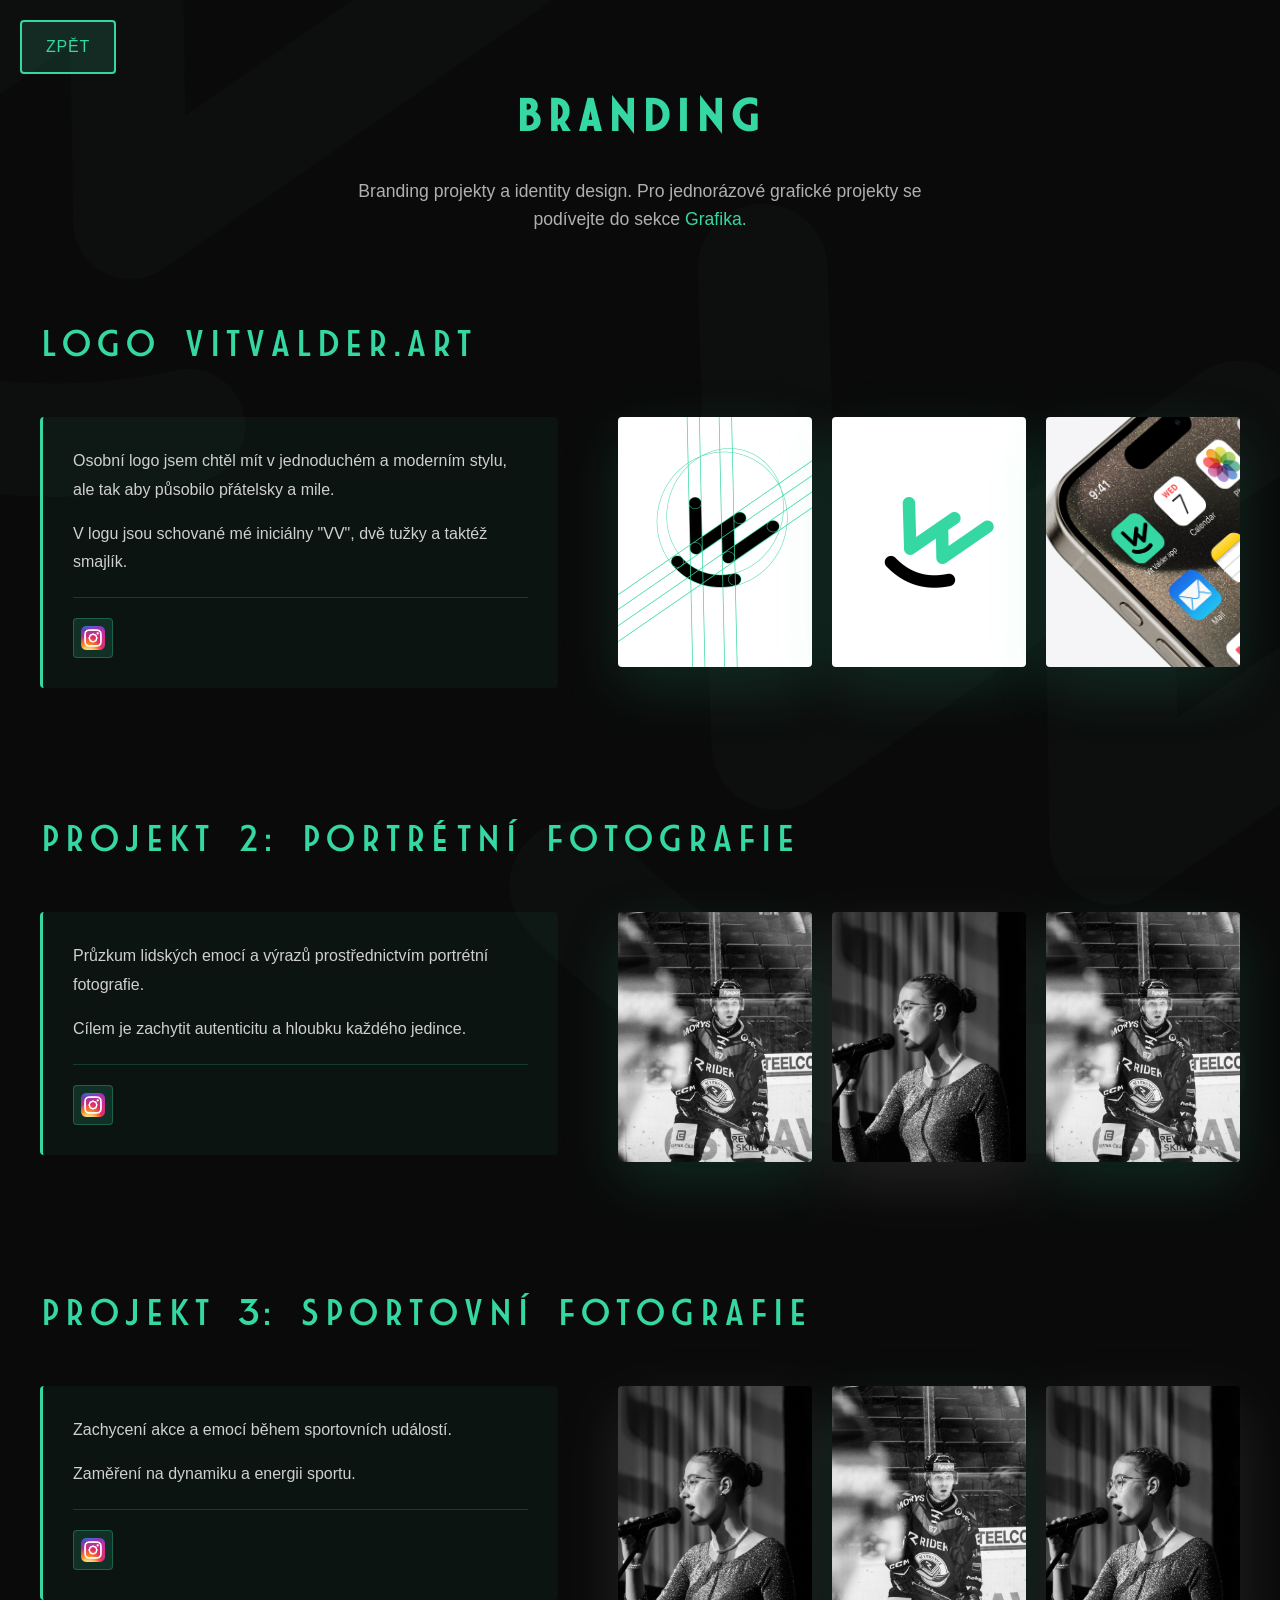
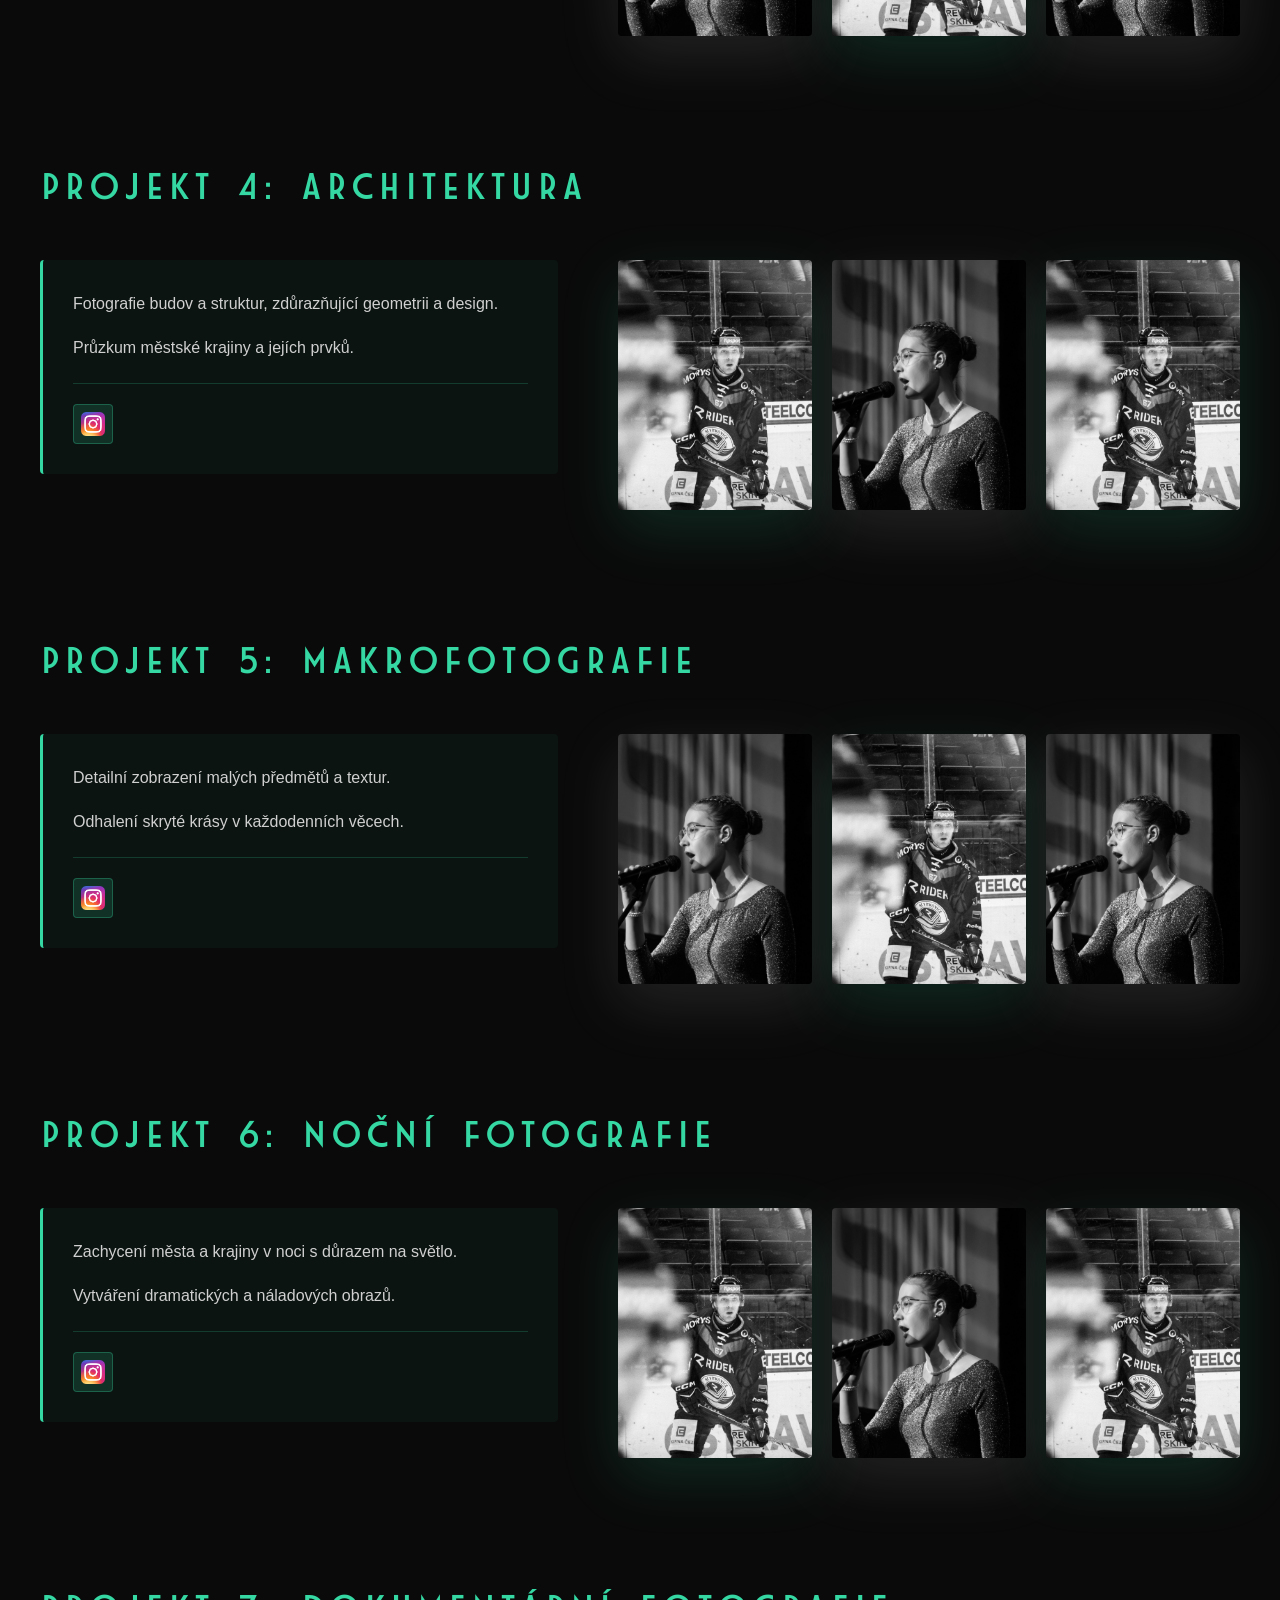
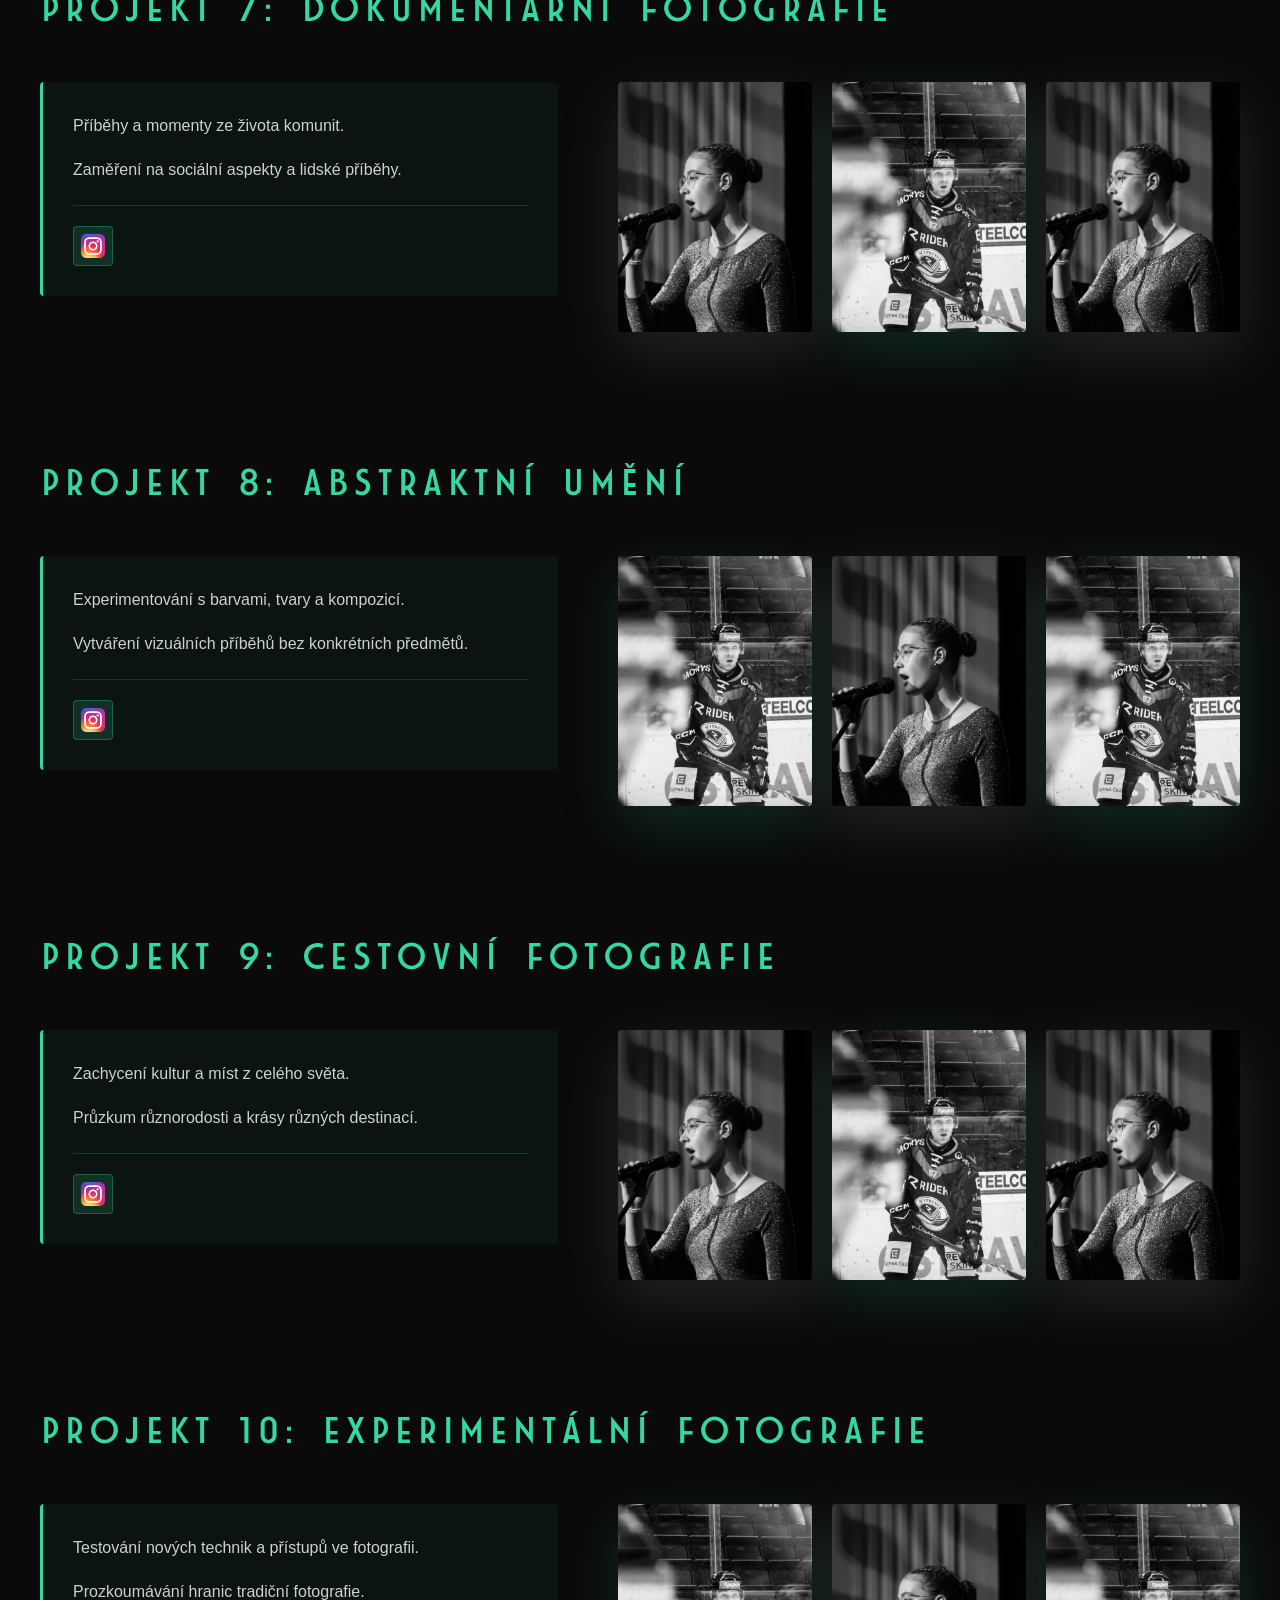
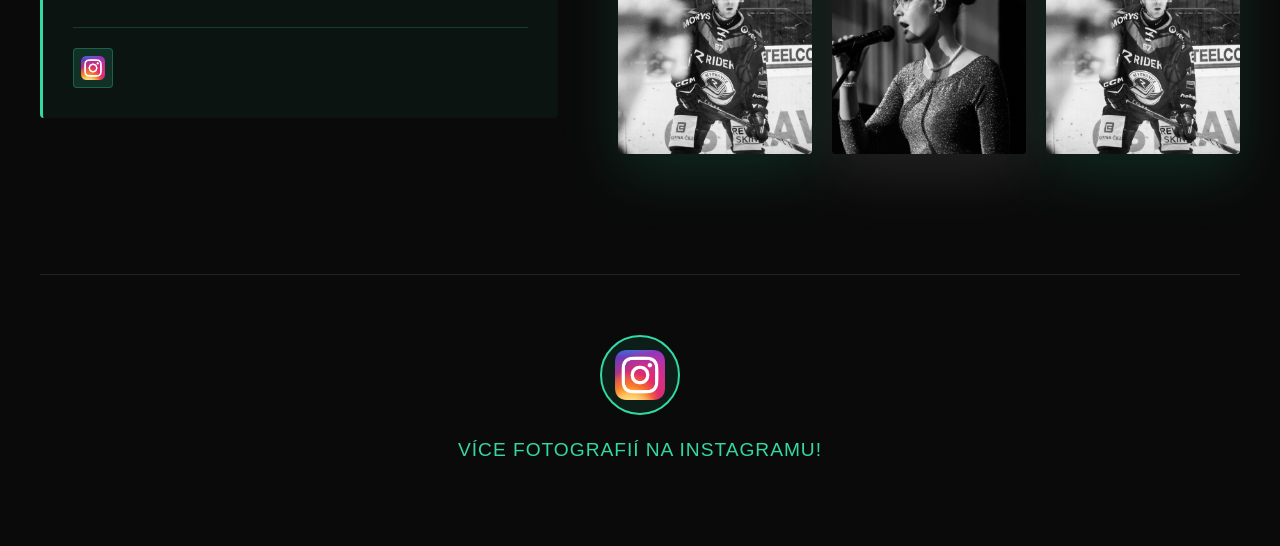
==== branding.html @ 3255345b "skibidi" ====
<!DOCTYPE html>
<html lang="en">
<head>
    <meta charset="UTF-8">
    <meta name="viewport" content="width=device-width, initial-scale=1.0">
    <title>Projects - Vitvalder Art</title>
    <link rel="stylesheet" href="style.css">
    <style>
        /* Projects Page Specific Styles */
        #projects-showcase {
            min-height: auto;
            padding: 80px 0;
        }

        .projects-header {
            text-align: center;
            margin-bottom: 80px;
            opacity: 0;
            animation: fadeIn 0.7s ease-out 0.3s forwards;
        }

        .projects-header h2 {
            font-family: 'Modern M', sans-serif;
            font-size: 3rem;
            letter-spacing: 0.1em;
            text-transform: uppercase;
            margin-bottom: 20px;
            color: #35d7a3;
        }

        .projects-header p {
            font-size: 1.1rem;
            color: #b0b0b0;
            max-width: 600px;
            margin: 0 auto;
        }

        .project-section {
            margin-bottom: 120px;
            opacity: 0;
            animation: fadeIn 0.7s ease-out forwards;
        }

        .project-headline {
            font-family: 'Modern M', sans-serif;
            font-size: 2.5rem;
            letter-spacing: 0.1em;
            text-transform: uppercase;
            margin-bottom: 40px;
            color: #35d7a3;
        }

        .project-content {
            display: grid;
            grid-template-columns: 1fr 1.2fr;
            gap: 60px;
            align-items: flex-start;
        }

        .project-images {
            display: grid;
            grid-template-columns: repeat(3, 1fr);
            gap: 20px;
        }

        .project-section:nth-child(2) {
            animation-delay: 0.5s;
        }

        .project-section:nth-child(3) {
            animation-delay: 0.7s;
        }

        .project-section:nth-child(4) {
            animation-delay: 0.9s;
        }

        .project-section:nth-child(5) {
            animation-delay: 1.1s;
        }

        .project-section:nth-child(6) {
            animation-delay: 1.3s;
        }

        .project-section:nth-child(7) {
            animation-delay: 1.5s;
        }

        .project-section:nth-child(8) {
            animation-delay: 1.7s;
        }

        .project-section:nth-child(9) {
            animation-delay: 1.9s;
        }

        .project-section:nth-child(10) {
            animation-delay: 2.1s;
        }

        .project-section:nth-child(11) {
            animation-delay: 2.3s;
        }

        .project-description {
            padding: 30px;
            background: rgba(53, 215, 163, 0.05);
            border-left: 3px solid #35d7a3;
            border-radius: 4px;
        }

        .project-description h3 {
            font-size: 2rem;
            font-family: 'Modern M', sans-serif;
            letter-spacing: 0.05em;
            margin-bottom: 15px;
            color: #35d7a3;
            text-transform: uppercase;
        }

        .project-description p {
            font-size: 1rem;
            line-height: 1.8;
            color: #d0d0d0;
            margin-bottom: 15px;
        }

        .project-social-icons {
            display: flex;
            gap: 15px;
            margin-top: 20px;
            padding-top: 20px;
            border-top: 1px solid rgba(53, 215, 163, 0.2);
        }

        .social-icon-link {
            display: inline-flex;
            align-items: center;
            justify-content: center;
            width: 40px;
            height: 40px;
            background: rgba(53, 215, 163, 0.15);
            border: 1px solid rgba(53, 215, 163, 0.3);
            border-radius: 4px;
            transition: all 0.3s ease;
            text-decoration: none;
        }

        .social-icon-link img {
            width: 24px;
            height: 24px;
            object-fit: contain;
        }

        .social-icon-link:hover {
            background: rgba(53, 215, 163, 0.3);
            border-color: #35d7a3;
            transform: translateY(-3px);
        }

        .project-image {
            width: 100%;
            height: 250px;
            object-fit: cover;
            border-radius: 4px;
            box-shadow: 0 20px 60px rgba(53, 215, 163, 0.15);
            transition: transform 0.3s ease;
        }

        .project-image:hover {
            transform: scale(1.02);
        }

        .instagram-section {
            display: flex;
            justify-content: center;
            align-items: center;
            margin-top: 120px;
            padding-top: 60px;
            border-top: 1px solid rgba(255, 255, 255, 0.1);
            opacity: 0;
            animation: fadeIn 0.7s ease-out 2.5s forwards;
        }

        .instagram-link {
            display: flex;
            flex-direction: column;
            align-items: center;
            gap: 20px;
            text-decoration: none;
            transition: transform 0.3s ease;
        }

        .instagram-link:hover {
            transform: translateY(-5px);
        }

        .instagram-icon {
            width: 80px;
            height: 80px;
            display: flex;
            align-items: center;
            justify-content: center;
            background: rgba(53, 215, 163, 0.1);
            border: 2px solid #35d7a3;
            border-radius: 50%;
            transition: all 0.3s ease;
        }

        .instagram-icon img {
            width: 50px;
            height: 50px;
            object-fit: contain;
        }

        .instagram-link:hover .instagram-icon {
            background: rgba(53, 215, 163, 0.2);
            transform: rotate(5deg);
        }

        .instagram-text {
            font-size: 1.2rem;
            color: #35d7a3;
            font-weight: 500;
            letter-spacing: 0.05em;
            text-transform: uppercase;
        }

        @keyframes fadeIn {
            from {
                opacity: 0;
                transform: translateY(20px);
            }
            to {
                opacity: 1;
                transform: translateY(0);
            }
        }

        .home-button {
            position: fixed;
            top: 20px;
            left: 20px;
            z-index: 1000;
            display: inline-block;
        }

        .home-button a {
            display: inline-flex;
            align-items: center;
            justify-content: center;
            padding: 12px 24px;
            background: rgba(53, 215, 163, 0.15);
            border: 2px solid #35d7a3;
            border-radius: 4px;
            color: #35d7a3;
            text-decoration: none;
            font-size: 1rem;
            font-weight: 500;
            letter-spacing: 0.05em;
            text-transform: uppercase;
            transition: all 0.3s ease;
        }

        .home-button a:hover {
            background: rgba(53, 215, 163, 0.25);
            transform: translateY(-3px);
            box-shadow: 0 10px 30px rgba(53, 215, 163, 0.2);
        }

        /* Responsive Design */
        @media (max-width: 768px) {
            .project-content {
                grid-template-columns: 1fr;
                gap: 30px;
            }

            .project-images {
                grid-template-columns: repeat(3, 1fr);
            }

            .project-image {
                height: 150px;
            }

            .projects-header h2 {
                font-size: 2rem;
            }

            .project-headline {
                font-size: 1.5rem;
            }

            .project-description h3 {
                font-size: 1.5rem;
            }

            .home-button a {
                padding: 10px 18px;
                font-size: 0.9rem;
            }
        }
    </style>
</head>
<body>
    <div id="page-wrapper">
        <!-- Home Button -->
        <div class="home-button">
            <a href="index.html?from=branding#projects">Zpět</a>
        </div>

    <!-- Projects Showcase Section -->
    <section id="projects-showcase" class="container">
        <div class="projects-header">
            <h2>Branding</h2>
            <p>Branding projekty a identity design. Pro jednorázové grafické projekty se podívejte do sekce <a href="projects.html">Grafika.</a></p>
        </div>

        <!-- Project 1 -->
        <div class="project-section">
            <div class="project-headline">Logo Vitvalder.art</div>
            <div class="project-content">
                <div class="project-description">
                    <p>Osobní logo jsem chtěl mít v jednoduchém a moderním stylu, ale tak aby působilo přátelsky a mile.</p>
                    <p>V logu jsou schované mé iniciálny "VV", dvě tužky a taktéž smajlík.</p>
                    <div class="project-social-icons">
                        <a href="https://instagram.com" class="social-icon-link" target="_blank" rel="noopener noreferrer" title="Instagram">
                            <img src="img/iglogo.png" alt="Instagram">
                        </a>
                    </div>
                </div>
                <div class="project-images">
                    <img src="img/vvlogoshowcase.png" alt="Nature Photography 1" class="project-image";">
                    <img src="img/vvlogoshowcase2.png" alt="Nature Photography 2" class="project-image">
                    <img src="img/vitvalderappmockup.png" alt="Nature Photography 3" class="project-image" ;">
                </div>
            </div>
        </div>

        <!-- Project 2 -->
        <div class="project-section">
            <div class="project-headline">Projekt 2: Portrétní fotografie</div>
            <div class="project-content">
                <div class="project-description">
                    <p>Průzkum lidských emocí a výrazů prostřednictvím portrétní fotografie.</p>
                    <p>Cílem je zachytit autenticitu a hloubku každého jedince.</p>
                    <div class="project-social-icons">
                        <a href="https://instagram.com" class="social-icon-link" target="_blank" rel="noopener noreferrer" title="Instagram">
                            <img src="img/iglogo.png" alt="Instagram">
                        </a>
                    </div>
                </div>
                <div class="project-images">
                    <img src="img/22bnw2.jpg" alt="Portrait Photography 1" class="project-image">
                    <img src="img/sebestova.jpg" alt="Portrait Photography 2" class="project-image" style="filter: grayscale(100%);">
                    <img src="img/22bnw2.jpg" alt="Portrait Photography 3" class="project-image">
                </div>
            </div>
        </div>

        <!-- Project 3 -->
        <div class="project-section">
            <div class="project-headline">Projekt 3: Sportovní fotografie</div>
            <div class="project-content">
                <div class="project-description">
                    <p>Zachycení akce a emocí během sportovních událostí.</p>
                    <p>Zaměření na dynamiku a energii sportu.</p>
                    <div class="project-social-icons">
                        <a href="https://instagram.com" class="social-icon-link" target="_blank" rel="noopener noreferrer" title="Instagram">
                            <img src="img/iglogo.png" alt="Instagram">
                        </a>
                    </div>
                </div>
                <div class="project-images">
                    <img src="img/sebestova.jpg" alt="Sports Photography 1" class="project-image" style="filter: grayscale(100%);">
                    <img src="img/22bnw2.jpg" alt="Sports Photography 2" class="project-image">
                    <img src="img/sebestova.jpg" alt="Sports Photography 3" class="project-image" style="filter: grayscale(100%);">
                </div>
            </div>
        </div>

        <!-- Project 4 -->
        <div class="project-section">
            <div class="project-headline">Projekt 4: Architektura</div>
            <div class="project-content">
                <div class="project-description">
                    <p>Fotografie budov a struktur, zdůrazňující geometrii a design.</p>
                    <p>Průzkum městské krajiny a jejích prvků.</p>
                    <div class="project-social-icons">
                        <a href="https://instagram.com" class="social-icon-link" target="_blank" rel="noopener noreferrer" title="Instagram">
                            <img src="img/iglogo.png" alt="Instagram">
                        </a>
                    </div>
                </div>
                <div class="project-images">
                    <img src="img/22bnw2.jpg" alt="Architecture Photography 1" class="project-image">
                    <img src="img/sebestova.jpg" alt="Architecture Photography 2" class="project-image" style="filter: grayscale(100%);">
                    <img src="img/22bnw2.jpg" alt="Architecture Photography 3" class="project-image">
                </div>
            </div>
        </div>

        <!-- Project 5 -->
        <div class="project-section">
            <div class="project-headline">Projekt 5: Makrofotografie</div>
            <div class="project-content">
                <div class="project-description">
                    <p>Detailní zobrazení malých předmětů a textur.</p>
                    <p>Odhalení skryté krásy v každodenních věcech.</p>
                    <div class="project-social-icons">
                        <a href="https://instagram.com" class="social-icon-link" target="_blank" rel="noopener noreferrer" title="Instagram">
                            <img src="img/iglogo.png" alt="Instagram">
                        </a>
                    </div>
                </div>
                <div class="project-images">
                    <img src="img/sebestova.jpg" alt="Macro Photography 1" class="project-image" style="filter: grayscale(100%);">
                    <img src="img/22bnw2.jpg" alt="Macro Photography 2" class="project-image">
                    <img src="img/sebestova.jpg" alt="Macro Photography 3" class="project-image" style="filter: grayscale(100%);">
                </div>
            </div>
        </div>

        <!-- Project 6 -->
        <div class="project-section">
            <div class="project-headline">Projekt 6: Noční fotografie</div>
            <div class="project-content">
                <div class="project-description">
                    <p>Zachycení města a krajiny v noci s důrazem na světlo.</p>
                    <p>Vytváření dramatických a náladových obrazů.</p>
                    <div class="project-social-icons">
                        <a href="https://instagram.com" class="social-icon-link" target="_blank" rel="noopener noreferrer" title="Instagram">
                            <img src="img/iglogo.png" alt="Instagram">
                        </a>
                    </div>
                </div>
                <div class="project-images">
                    <img src="img/22bnw2.jpg" alt="Night Photography 1" class="project-image">
                    <img src="img/sebestova.jpg" alt="Night Photography 2" class="project-image" style="filter: grayscale(100%);">
                    <img src="img/22bnw2.jpg" alt="Night Photography 3" class="project-image">
                </div>
            </div>
        </div>

        <!-- Project 7 -->
        <div class="project-section">
            <div class="project-headline">Projekt 7: Dokumentární fotografie</div>
            <div class="project-content">
                <div class="project-description">
                    <p>Příběhy a momenty ze života komunit.</p>
                    <p>Zaměření na sociální aspekty a lidské příběhy.</p>
                    <div class="project-social-icons">
                        <a href="https://instagram.com" class="social-icon-link" target="_blank" rel="noopener noreferrer" title="Instagram">
                            <img src="img/iglogo.png" alt="Instagram">
                        </a>
                    </div>
                </div>
                <div class="project-images">
                    <img src="img/sebestova.jpg" alt="Documentary Photography 1" class="project-image" style="filter: grayscale(100%);">
                    <img src="img/22bnw2.jpg" alt="Documentary Photography 2" class="project-image">
                    <img src="img/sebestova.jpg" alt="Documentary Photography 3" class="project-image" style="filter: grayscale(100%);">
                </div>
            </div>
        </div>

        <!-- Project 8 -->
        <div class="project-section">
            <div class="project-headline">Projekt 8: Abstraktní umění</div>
            <div class="project-content">
                <div class="project-description">
                    <p>Experimentování s barvami, tvary a kompozicí.</p>
                    <p>Vytváření vizuálních příběhů bez konkrétních předmětů.</p>
                    <div class="project-social-icons">
                        <a href="https://instagram.com" class="social-icon-link" target="_blank" rel="noopener noreferrer" title="Instagram">
                            <img src="img/iglogo.png" alt="Instagram">
                        </a>
                    </div>
                </div>
                <div class="project-images">
                    <img src="img/22bnw2.jpg" alt="Abstract Art 1" class="project-image">
                    <img src="img/sebestova.jpg" alt="Abstract Art 2" class="project-image" style="filter: grayscale(100%);">
                    <img src="img/22bnw2.jpg" alt="Abstract Art 3" class="project-image">
                </div>
            </div>
        </div>

        <!-- Project 9 -->
        <div class="project-section">
            <div class="project-headline">Projekt 9: Cestovní fotografie</div>
            <div class="project-content">
                <div class="project-description">
                    <p>Zachycení kultur a míst z celého světa.</p>
                    <p>Průzkum různorodosti a krásy různých destinací.</p>
                    <div class="project-social-icons">
                        <a href="https://instagram.com" class="social-icon-link" target="_blank" rel="noopener noreferrer" title="Instagram">
                            <img src="img/iglogo.png" alt="Instagram">
                        </a>
                    </div>
                </div>
                <div class="project-images">
                    <img src="img/sebestova.jpg" alt="Travel Photography 1" class="project-image" style="filter: grayscale(100%);">
                    <img src="img/22bnw2.jpg" alt="Travel Photography 2" class="project-image">
                    <img src="img/sebestova.jpg" alt="Travel Photography 3" class="project-image" style="filter: grayscale(100%);">
                </div>
            </div>
        </div>

        <!-- Project 10 -->
        <div class="project-section">
            <div class="project-headline">Projekt 10: Experimentální fotografie</div>
            <div class="project-content">
                <div class="project-description">
                    <p>Testování nových technik a přístupů ve fotografii.</p>
                    <p>Prozkoumávání hranic tradiční fotografie.</p>
                    <div class="project-social-icons">
                        <a href="https://instagram.com" class="social-icon-link" target="_blank" rel="noopener noreferrer" title="Instagram">
                            <img src="img/iglogo.png" alt="Instagram">
                        </a>
                    </div>
                </div>
                <div class="project-images">
                    <img src="img/22bnw2.jpg" alt="Experimental Photography 1" class="project-image">
                    <img src="img/sebestova.jpg" alt="Experimental Photography 2" class="project-image" style="filter: grayscale(100%);">
                    <img src="img/22bnw2.jpg" alt="Experimental Photography 3" class="project-image">
                </div>
            </div>
        </div>

        <!-- Instagram Section -->
        <div class="instagram-section">
            <a href="https://www.instagram.com/vitvalder/" class="instagram-link" target="_blank" rel="noopener noreferrer">
                <div class="instagram-icon">
                    <img src="img/iglogo.png" alt="Instagram">
                </div>
                <span class="instagram-text">Více fotografií na instagramu!</span>
            </a>
        </div>
    </section>
    </div>

    <script src="script.js"></script>
</body>
</html>
---- style.css ----
/* General Styles */
* {
    margin: 0;
    padding: 0;
    box-sizing: border-box;
}

@font-face {
    font-family: 'Modern M';
    src: url('fonts/modern M.ttf') format('truetype');
}

html {
    height: 100%;
    scroll-snap-type: y mandatory;
}

body {
    font-family: 'Segoe UI', Tahoma, Geneva, Verdana, sans-serif;
    background-color: #0a0a0a;
    color: #ffffff;
    line-height: 1.6;
    overflow-x: hidden;
    min-height: 100%;
    position: relative;
}

body::before {
    content: '';
    position: fixed;
    top: -600px;
    left: -600px;
    width: 1400px;
    height: 1400px;
    background-image: url('img/vvlogo_gray.png');
    background-repeat: no-repeat;
    background-size: contain;
    opacity: 0.15;
    pointer-events: none;
    z-index: 0;
}

body::after {
    content: '';
    position: fixed;
    bottom: -600px;
    right: -600px;
    width: 1600px;
    height: 1600px;
    background-image: url('img/vvlogo_gray.png');
    background-repeat: no-repeat;
    background-size: contain;
    background-position: bottom right;
    opacity: 0.15;
    pointer-events: none;
    z-index: 0;
}

#page-wrapper {
    position: relative;
    transition: transform 0.5s ease;
    z-index: 1;
}

#page-wrapper.slide-left {
    transform: translateX(-100vw);
}

#page-wrapper.slide-right {
    transform: translateX(100vw);
}

.container {
    max-width: 1200px;
    margin: 0 auto;
    padding: 0 20px;
}

a {
    color: #35d7a3;
    text-decoration: none;
    transition: all 0.3s ease;
}

a:hover {
    color: #35d7a3;
    text-decoration: none;
}

/* Hero Section */
#hero {
    position: relative;
    min-height: 100vh;
    display: flex;
    align-items: center;
    justify-content: center;
    overflow: hidden;
    scroll-snap-align: start;
}

.branding-background {
    position: absolute;
    top: 50%;
    left: 50%;
    transform: translate(-50%, -50%);
    width: min(100vw, 1200px);
    max-width: 1200px;
    z-index: 1;
    opacity: 0;
    animation: branding-appear 0.45s ease forwards 0.05s,
               branding-background-fade 0.7s ease forwards 3.3s,
               branding-to-corner 0.8s ease forwards 4s;
}

.branding-background svg {
    width: 100%;
    height: auto;
    overflow: visible;
}

.branding-background .branding-stroke,
.branding-background .branding-fill {
    font-family: 'Modern M', sans-serif;
    font-size: 8rem;
    font-weight: bold;
    letter-spacing: 0.2em;
    text-transform: uppercase;
}

.branding-background .branding-stroke {
    fill: transparent;
    stroke: #282828;
    stroke-width: 0.2px;
    stroke-linejoin: round;
    stroke-linecap: round;
    stroke-dasharray: 4000;
    stroke-dashoffset: 4000;
    animation: stroke-draw 2s ease forwards 0.3s;
}

.branding-background .branding-fill {
    fill: #35d7a3;
    stroke: none;
}

.branding-background .branding-fill-mask {
    animation: fill-progress 1s ease forwards 2.3s;
}

@keyframes branding-appear {
    from {
        opacity: 0;
    }
    to {
        opacity: 1;
    }
}

@keyframes stroke-draw {
    from {
        stroke-dashoffset: 4000;
    }
    to {
        stroke-dashoffset: 0;
    }
}

@keyframes fill-progress {
    from {
        width: 0;
    }
    to {
        width: 1340px;
    }
}

@keyframes branding-background-fade {
    from {
        opacity: 1;
    }
    to {
        opacity: 0.2;
    }
}

@keyframes branding-fade {
    from {
        fill: rgba(0, 255, 255, 0.18);
        stroke: rgba(0, 255, 255, 0.95);
    }
    to {
        fill: rgba(0, 255, 255, 0.08);
        stroke: rgba(0, 255, 255, 0.18);
    }
}

@keyframes branding-to-corner {
    from {
        top: 50%;
        left: 50%;
        transform: translate(-50%, -50%) scale(1);
    }
    to {
        top: -43px;
        left: 50%;
        transform: translate(-50%, 0) scale(0.25);
    }
}

.hero-content {
    position: relative;
    z-index: 2;
    text-align: center;
    opacity: 0;
    transform: translateY(25px);
    animation: fadeIn 0.7s ease-out 4s forwards;
}

.hero-logo-text {
    display: grid;
    grid-template-columns: 1fr;
    gap: 0px;
    align-items: center;
    justify-items: center;
    margin-bottom: 10px;
}

.hero-logo-wrap {
    position: relative;
    display: inline-block;
    width: auto;
    height: 4rem;
    background: linear-gradient(135deg, #f7fcfb 0%, #9ef5d2 35%, #6dd6ed 65%, #afc9ff 100%);
    background-size: 260% 260%;
    mask-image: url('img/vvlogo_white.png');
    mask-repeat: no-repeat;
    mask-size: contain;
    mask-position: center;
    -webkit-mask-image: url('img/vvlogo_white.png');
    -webkit-mask-repeat: no-repeat;
    -webkit-mask-size: contain;
    -webkit-mask-position: center;
    animation: hero-logo-shift 10s ease-in-out infinite alternate;
    margin-top: -15px;
}

.hero-logo {
    width: 100%;
    height: 100%;
    opacity: 0;
    display: block;
}

@keyframes hero-logo-shift {
    0% {
        background-position: 20% 30%;
    }
    50% {
        background-position: 80% 70%;
    }
    100% {
        background-position: 20% 30%;
    }
}

.hero-title {
    font-family: 'Modern M', sans-serif;
    font-size: 4rem;
    font-weight: bold;
    margin-bottom: 10px;
    background: linear-gradient(135deg, #f7fcfb 0%, #9ef5d2 35%, #6dd6ed 65%, #afc9ff 100%);
    background-size: 260% 260%;
    -webkit-background-clip: text;
    background-clip: text;
    -webkit-text-fill-color: transparent;
    animation: hero-logo-shift 10s ease-in-out infinite alternate;
}

.hero-subtitle {
    font-family: 'Modern M', sans-serif;
    font-size: 1.5rem;
    opacity: 0.8;
}

/* Projects Section */
#projects {
    min-height: 100vh;
    padding: 80px 0;
    scroll-snap-align: start;
}

.reveal {
    opacity: 0;
    transform: translateY(50px);
    transition: opacity 1s ease, transform 1s ease;
}

.reveal.active {
    opacity: 1;
    transform: translateY(0);
}

.grid {
    display: grid;
    grid-template-columns: repeat(auto-fit, minmax(300px, 1fr));
    gap: 30px;
}

.card {
    position: relative;
    height: 300px;
    border-radius: 10px;
    border: none;
    overflow: hidden;
    cursor: pointer;
    transition: transform 0.3s ease, box-shadow 0.3s ease;
}

.card:hover {
    transform: scale(1.05);
    box-shadow: 0 10px 30px rgba(53, 215, 163, 0.3);
}

.card-image {
    position: absolute;
    top: 0;
    left: 0;
    width: 100%;
    height: 100%;
    background-size: cover;
    background-position: center;
}

.photo-card .card-image {
    filter: grayscale(100%);
    transition: filter 0.3s ease;
}

.photo-card:hover .card-image {
    filter: grayscale(0%);
}

.card-overlay {
    position: absolute;
    top: 0;
    left: 0;
    width: 100%;
    height: 100%;
    background: rgba(0, 0, 0, 0.6);
    transition: background 0.3s ease;
}

.card:hover .card-overlay {
    background: rgba(0, 0, 0, 0.3);
}

.card-title {
    position: absolute;
    bottom: 20px;
    left: 20px;
    font-size: 2rem;
    font-weight: bold;
    color: #ffffff;
    text-shadow: 0 2px 4px rgba(0, 0, 0, 0.8);
    z-index: 3;
}

.card::before {
    content: '';
    position: absolute;
    top: 0;
    left: 0;
    width: 100%;
    height: 100%;
    border: 0px solid transparent;
    border-radius: 10px;
    transition: border-color 0.3s ease;
    pointer-events: none;
}

.card:hover::before {
    border-color: #36d6a3;
}

#footer {
    min-height: 100vh;
    padding: 80px 0;
    background-color: #0a0a0a;
    display: flex;
    flex-direction: column;
    align-items: center;
    justify-content: center;
    border-top: 1px solid rgba(0, 255, 255, 0.1);
    position: relative;
    width: 100%;
    scroll-snap-align: start;
}

.footer-background {
    position: absolute;
    top: 50%;
    left: 50%;
    transform: translate(-50%, -50%);
    width: min(100vw, 1400px);
    max-width: 1400px;
    z-index: 1;
    opacity: 0.1;
}

.footer-background svg {
    width: 100%;
    height: auto;
    overflow: visible;
}

.footer-background .footer-stroke,
.footer-background .footer-fill {
    font-family: 'Modern M', sans-serif;
    font-size: 12rem;
    font-weight: bold;
    letter-spacing: 0.2em;
    text-transform: uppercase;
}

.footer-background .footer-stroke {
    fill: transparent;
    stroke: #282828;
    stroke-width: 0.2px;
    stroke-linejoin: round;
    stroke-linecap: round;
    stroke-dasharray: 4000;
    stroke-dashoffset: 4000;
}

.footer-background .footer-fill {
    fill: #35d7a3;
    stroke: none;
}

.footer-background .footer-fill-mask {
    width: 0;
}

#footer.active .footer-background .footer-stroke {
    animation: stroke-draw 2s ease forwards 0.3s;
}

#footer.active .footer-background .footer-fill-mask {
    animation: fill-progress 1s ease forwards 2.3s;
}

.footer-content {
    text-align: center;
}

.footer-title {
    font-size: 3rem;
    font-weight: bold;
    margin-bottom: 300px;
    color: #ffffff;
    font-family: 'Modern M', sans-serif;
    letter-spacing: 0.05em;
    text-transform: uppercase;
    text-align: center;
    z-index: 10;
    position: relative;
}

.footer-contact {
    font-size: 2rem;
    margin-top: 100px;
    margin-bottom: 0;
    text-align: center;
    z-index: 10;
    position: relative;
}

.footer-logo {
    height: 150px;
    width: auto;
    margin-bottom: -100px;
    position: relative;
    z-index: 10;
}

.footer-contact a {
    color: #35d7a3;
    text-decoration: none;
    transition: all 0.3s ease;
    font-weight: 500;
}

.footer-contact a:hover {
    color: #35d7a3;
    text-decoration: none;
}

.footer-copyright {
    font-size: 0.9rem;
    opacity: 0.6;
    position: absolute;
    bottom: 20px;
    right: 20px;
}


/* Responsive Design */
@media (max-width: 768px) {
    .grid {
        grid-template-columns: repeat(auto-fit, minmax(250px, 1fr));
        gap: 20px;
    }

    .hero-title {
        font-size: 3rem;
    }

    .hero-subtitle {
        font-size: 1.2rem;
    }

    .branding-background {
        font-size: 5rem;
    }

    .footer-title {
        font-size: 2rem;
    }

    .footer-contact {
        font-size: 1.5rem;
    }

    .footer-background .footer-stroke,
    .footer-background .footer-fill {
        font-size: 8rem;
    }
}

@media (max-width: 480px) {
    .grid {
        grid-template-columns: 1fr;
    }

    .hero-title {
        font-size: 2.5rem;
    }

    .branding-background {
        font-size: 3rem;
    }

    .footer-title {
        font-size: 1.5rem;
    }

    .footer-contact {
        font-size: 1.2rem;
    }

    .footer-background .footer-stroke,
    .footer-background .footer-fill {
        font-size: 6rem;
    }
}

/* Fade-in Animation */
@keyframes fadeIn {
    from {
        opacity: 0;
        transform: translateY(20px);
    }
    to {
        opacity: 1;
        transform: translateY(0);
    }
}

/* Social Media Icons */
.social-media-icons {
    position: absolute;
    top: 30px;
    right: 30px;
    display: flex;
    gap: 20px;
    z-index: 10;
    opacity: 0;
    animation: fadeIn 0.7s ease-out 3.5s forwards;
}

.social-icon {
    height: 25px;
    width: auto;
    transition: transform 0.3s ease, opacity 0.3s ease;
    opacity: 0.7;
}

.social-media-icons a:hover .social-icon {
    transform: scale(1.2);
    opacity: 1;
}

/* Scroll Indicator */
.scroll-indicator {
    position: absolute;
    bottom: 40px;
    left: 50%;
    transform: translateX(-50%);
    z-index: 10;
    display: flex;
    justify-content: center;
    align-items: center;
}

.arrow-down {
    height: 40px;
    width: auto;
    animation: pulse 2s ease-in-out infinite;
}

@keyframes pulse {
    0% {
        opacity: 0.6;
        transform: translateY(0);
    }
    50% {
        opacity: 1;
        transform: translateY(10px);
    }
    100% {
        opacity: 0.6;
        transform: translateY(0);
    }
}

/* Footer Social Media Icons */
.footer-social-media-icons {
    display: flex;
    gap: 20px;
    position: absolute;
    bottom: 60px;
    right: 20px;
    z-index: 10;
}

.footer-social-icon {
    height: 25px;
    width: auto;
    transition: transform 0.3s ease, opacity 0.3s ease;
    opacity: 0.7;
}

.footer-social-media-icons a:hover .footer-social-icon {
    transform: scale(1.2);
    opacity: 1;
}
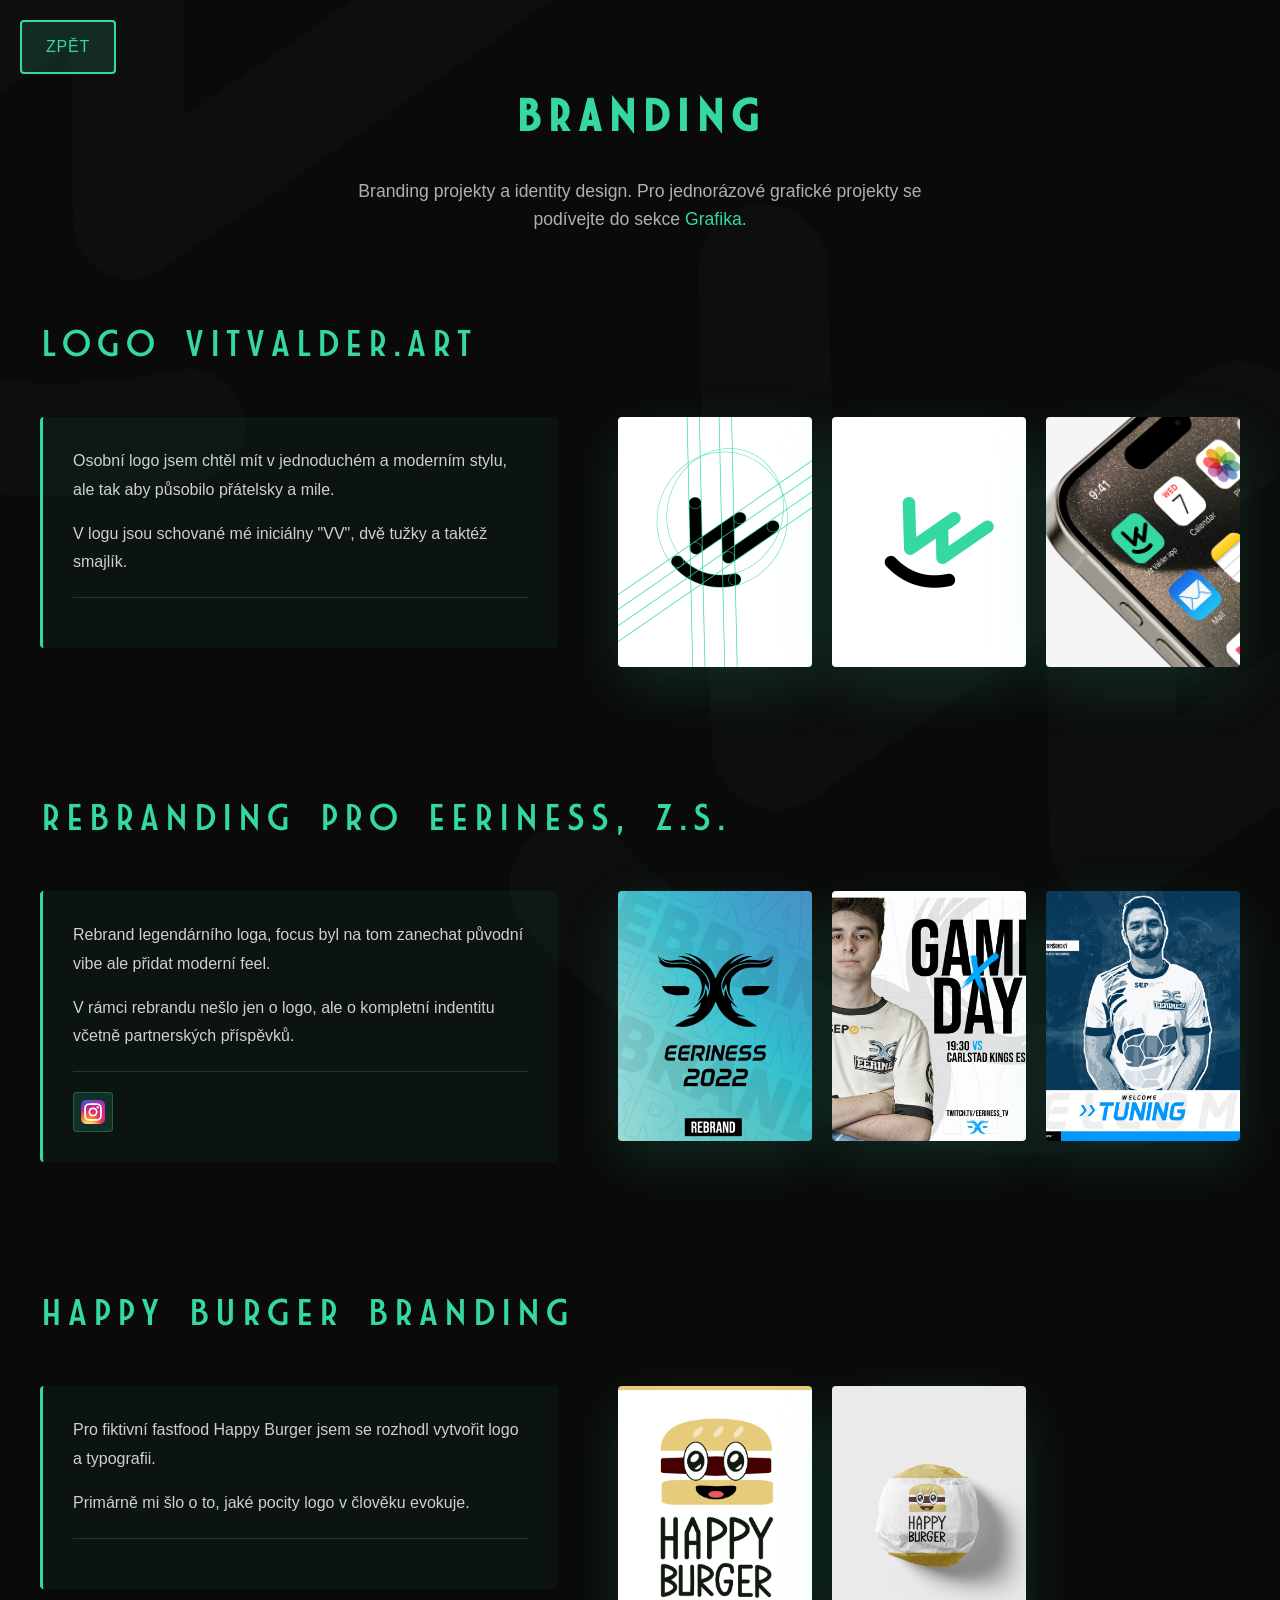
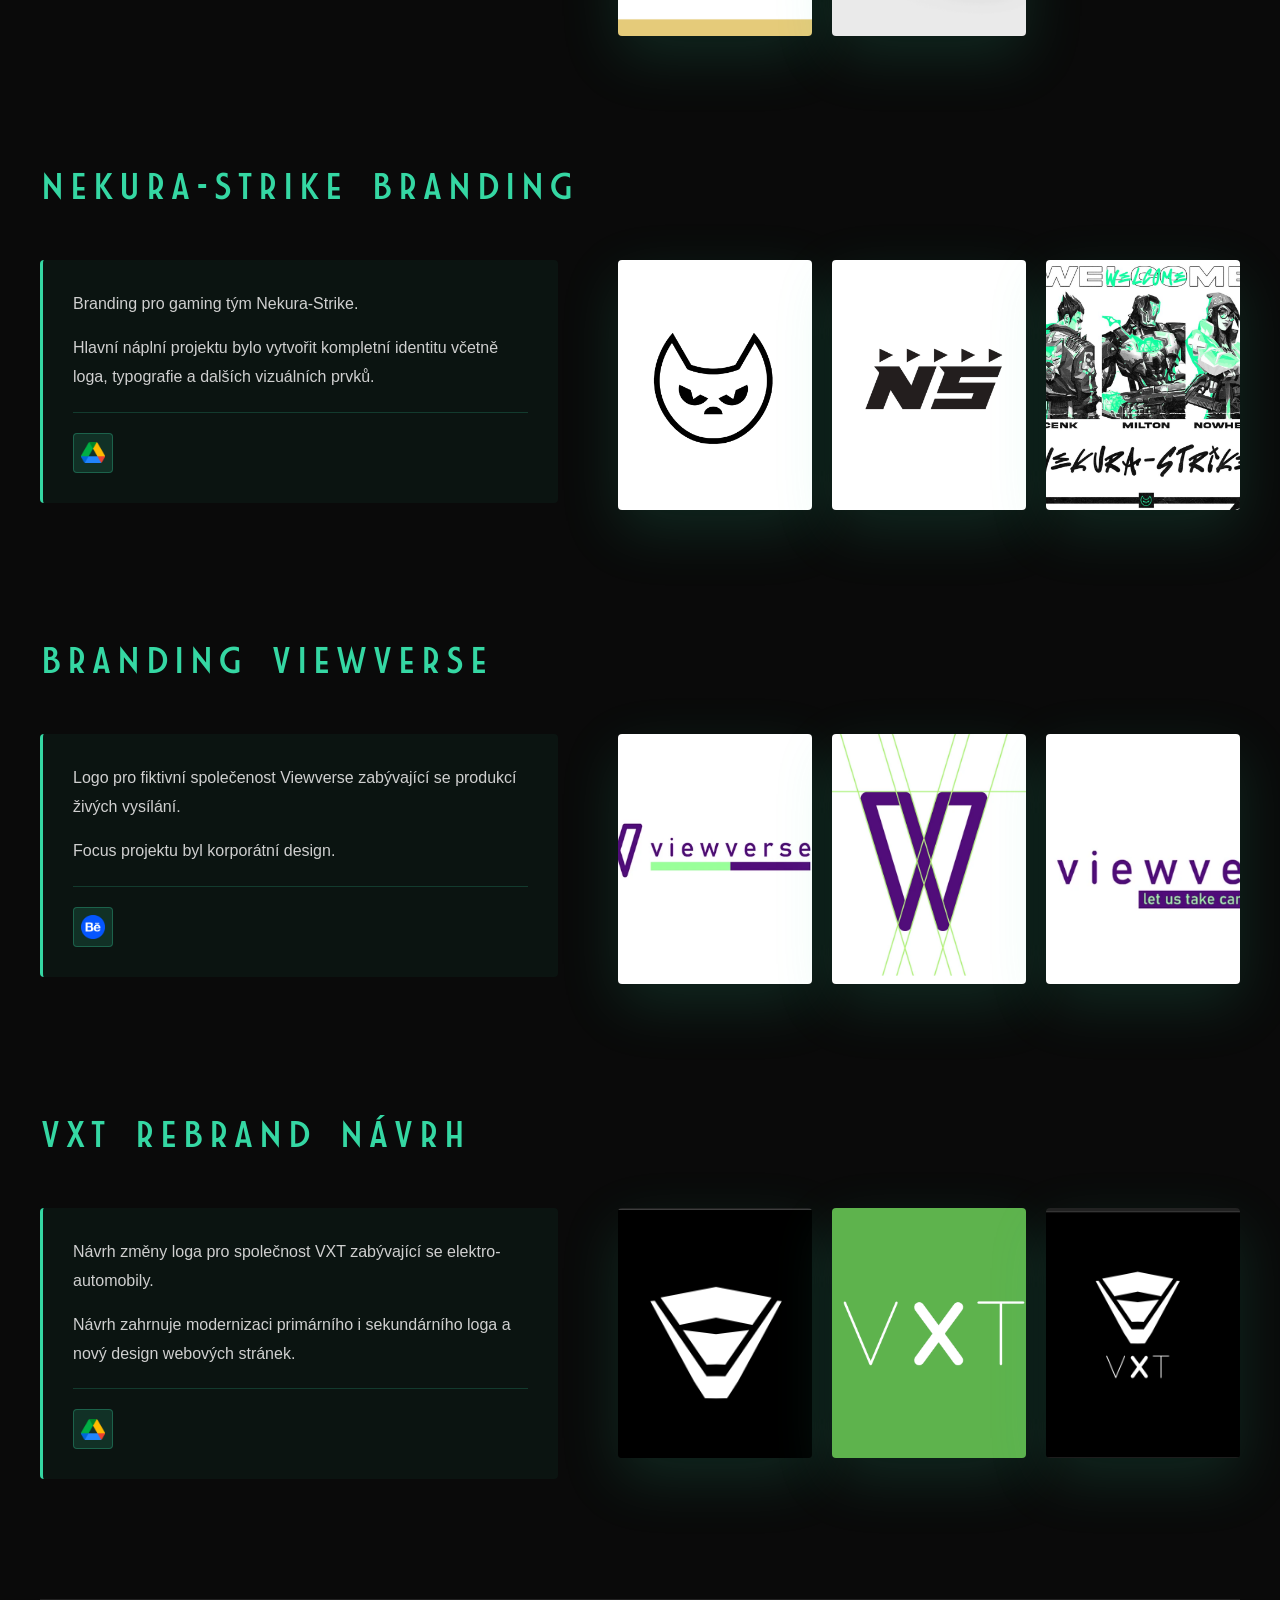
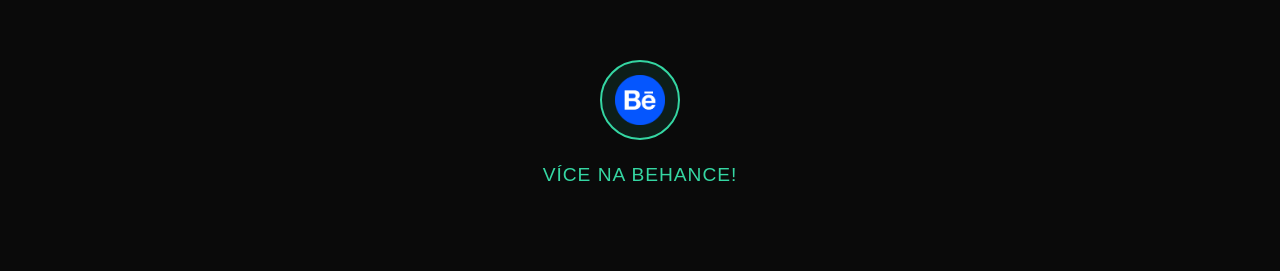
==== commit ee89ec36: "Add files via upload" ====
--- a/branding.html
+++ b/branding.html
@@ -1,544 +1,457 @@
-<!DOCTYPE html>
-<html lang="en">
-<head>
-    <meta charset="UTF-8">
-    <meta name="viewport" content="width=device-width, initial-scale=1.0">
-    <title>Projects - Vitvalder Art</title>
-    <link rel="stylesheet" href="style.css">
-    <style>
-        /* Projects Page Specific Styles */
-        #projects-showcase {
-            min-height: auto;
-            padding: 80px 0;
-        }
-
-        .projects-header {
-            text-align: center;
-            margin-bottom: 80px;
-            opacity: 0;
-            animation: fadeIn 0.7s ease-out 0.3s forwards;
-        }
-
-        .projects-header h2 {
-            font-family: 'Modern M', sans-serif;
-            font-size: 3rem;
-            letter-spacing: 0.1em;
-            text-transform: uppercase;
-            margin-bottom: 20px;
-            color: #35d7a3;
-        }
-
-        .projects-header p {
-            font-size: 1.1rem;
-            color: #b0b0b0;
-            max-width: 600px;
-            margin: 0 auto;
-        }
-
-        .project-section {
-            margin-bottom: 120px;
-            opacity: 0;
-            animation: fadeIn 0.7s ease-out forwards;
-        }
-
-        .project-headline {
-            font-family: 'Modern M', sans-serif;
-            font-size: 2.5rem;
-            letter-spacing: 0.1em;
-            text-transform: uppercase;
-            margin-bottom: 40px;
-            color: #35d7a3;
-        }
-
-        .project-content {
-            display: grid;
-            grid-template-columns: 1fr 1.2fr;
-            gap: 60px;
-            align-items: flex-start;
-        }
-
-        .project-images {
-            display: grid;
-            grid-template-columns: repeat(3, 1fr);
-            gap: 20px;
-        }
-
-        .project-section:nth-child(2) {
-            animation-delay: 0.5s;
-        }
-
-        .project-section:nth-child(3) {
-            animation-delay: 0.7s;
-        }
-
-        .project-section:nth-child(4) {
-            animation-delay: 0.9s;
-        }
-
-        .project-section:nth-child(5) {
-            animation-delay: 1.1s;
-        }
-
-        .project-section:nth-child(6) {
-            animation-delay: 1.3s;
-        }
-
-        .project-section:nth-child(7) {
-            animation-delay: 1.5s;
-        }
-
-        .project-section:nth-child(8) {
-            animation-delay: 1.7s;
-        }
-
-        .project-section:nth-child(9) {
-            animation-delay: 1.9s;
-        }
-
-        .project-section:nth-child(10) {
-            animation-delay: 2.1s;
-        }
-
-        .project-section:nth-child(11) {
-            animation-delay: 2.3s;
-        }
-
-        .project-description {
-            padding: 30px;
-            background: rgba(53, 215, 163, 0.05);
-            border-left: 3px solid #35d7a3;
-            border-radius: 4px;
-        }
-
-        .project-description h3 {
-            font-size: 2rem;
-            font-family: 'Modern M', sans-serif;
-            letter-spacing: 0.05em;
-            margin-bottom: 15px;
-            color: #35d7a3;
-            text-transform: uppercase;
-        }
-
-        .project-description p {
-            font-size: 1rem;
-            line-height: 1.8;
-            color: #d0d0d0;
-            margin-bottom: 15px;
-        }
-
-        .project-social-icons {
-            display: flex;
-            gap: 15px;
-            margin-top: 20px;
-            padding-top: 20px;
-            border-top: 1px solid rgba(53, 215, 163, 0.2);
-        }
-
-        .social-icon-link {
-            display: inline-flex;
-            align-items: center;
-            justify-content: center;
-            width: 40px;
-            height: 40px;
-            background: rgba(53, 215, 163, 0.15);
-            border: 1px solid rgba(53, 215, 163, 0.3);
-            border-radius: 4px;
-            transition: all 0.3s ease;
-            text-decoration: none;
-        }
-
-        .social-icon-link img {
-            width: 24px;
-            height: 24px;
-            object-fit: contain;
-        }
-
-        .social-icon-link:hover {
-            background: rgba(53, 215, 163, 0.3);
-            border-color: #35d7a3;
-            transform: translateY(-3px);
-        }
-
-        .project-image {
-            width: 100%;
-            height: 250px;
-            object-fit: cover;
-            border-radius: 4px;
-            box-shadow: 0 20px 60px rgba(53, 215, 163, 0.15);
-            transition: transform 0.3s ease;
-        }
-
-        .project-image:hover {
-            transform: scale(1.02);
-        }
-
-        .instagram-section {
-            display: flex;
-            justify-content: center;
-            align-items: center;
-            margin-top: 120px;
-            padding-top: 60px;
-            border-top: 1px solid rgba(255, 255, 255, 0.1);
-            opacity: 0;
-            animation: fadeIn 0.7s ease-out 2.5s forwards;
-        }
-
-        .instagram-link {
-            display: flex;
-            flex-direction: column;
-            align-items: center;
-            gap: 20px;
-            text-decoration: none;
-            transition: transform 0.3s ease;
-        }
-
-        .instagram-link:hover {
-            transform: translateY(-5px);
-        }
-
-        .instagram-icon {
-            width: 80px;
-            height: 80px;
-            display: flex;
-            align-items: center;
-            justify-content: center;
-            background: rgba(53, 215, 163, 0.1);
-            border: 2px solid #35d7a3;
-            border-radius: 50%;
-            transition: all 0.3s ease;
-        }
-
-        .instagram-icon img {
-            width: 50px;
-            height: 50px;
-            object-fit: contain;
-        }
-
-        .instagram-link:hover .instagram-icon {
-            background: rgba(53, 215, 163, 0.2);
-            transform: rotate(5deg);
-        }
-
-        .instagram-text {
-            font-size: 1.2rem;
-            color: #35d7a3;
-            font-weight: 500;
-            letter-spacing: 0.05em;
-            text-transform: uppercase;
-        }
-
-        @keyframes fadeIn {
-            from {
-                opacity: 0;
-                transform: translateY(20px);
-            }
-            to {
-                opacity: 1;
-                transform: translateY(0);
-            }
-        }
-
-        .home-button {
-            position: fixed;
-            top: 20px;
-            left: 20px;
-            z-index: 1000;
-            display: inline-block;
-        }
-
-        .home-button a {
-            display: inline-flex;
-            align-items: center;
-            justify-content: center;
-            padding: 12px 24px;
-            background: rgba(53, 215, 163, 0.15);
-            border: 2px solid #35d7a3;
-            border-radius: 4px;
-            color: #35d7a3;
-            text-decoration: none;
-            font-size: 1rem;
-            font-weight: 500;
-            letter-spacing: 0.05em;
-            text-transform: uppercase;
-            transition: all 0.3s ease;
-        }
-
-        .home-button a:hover {
-            background: rgba(53, 215, 163, 0.25);
-            transform: translateY(-3px);
-            box-shadow: 0 10px 30px rgba(53, 215, 163, 0.2);
-        }
-
-        /* Responsive Design */
-        @media (max-width: 768px) {
-            .project-content {
-                grid-template-columns: 1fr;
-                gap: 30px;
-            }
-
-            .project-images {
-                grid-template-columns: repeat(3, 1fr);
-            }
-
-            .project-image {
-                height: 150px;
-            }
-
-            .projects-header h2 {
-                font-size: 2rem;
-            }
-
-            .project-headline {
-                font-size: 1.5rem;
-            }
-
-            .project-description h3 {
-                font-size: 1.5rem;
-            }
-
-            .home-button a {
-                padding: 10px 18px;
-                font-size: 0.9rem;
-            }
-        }
-    </style>
-</head>
-<body>
-    <div id="page-wrapper">
-        <!-- Home Button -->
-        <div class="home-button">
-            <a href="index.html?from=branding#projects">Zpět</a>
-        </div>
-
-    <!-- Projects Showcase Section -->
-    <section id="projects-showcase" class="container">
-        <div class="projects-header">
-            <h2>Branding</h2>
-            <p>Branding projekty a identity design. Pro jednorázové grafické projekty se podívejte do sekce <a href="projects.html">Grafika.</a></p>
-        </div>
-
-        <!-- Project 1 -->
-        <div class="project-section">
-            <div class="project-headline">Logo Vitvalder.art</div>
-            <div class="project-content">
-                <div class="project-description">
-                    <p>Osobní logo jsem chtěl mít v jednoduchém a moderním stylu, ale tak aby působilo přátelsky a mile.</p>
-                    <p>V logu jsou schované mé iniciálny "VV", dvě tužky a taktéž smajlík.</p>
-                    <div class="project-social-icons">
-                        <a href="https://instagram.com" class="social-icon-link" target="_blank" rel="noopener noreferrer" title="Instagram">
-                            <img src="img/iglogo.png" alt="Instagram">
-                        </a>
-                    </div>
-                </div>
-                <div class="project-images">
-                    <img src="img/vvlogoshowcase.png" alt="Nature Photography 1" class="project-image";">
-                    <img src="img/vvlogoshowcase2.png" alt="Nature Photography 2" class="project-image">
-                    <img src="img/vitvalderappmockup.png" alt="Nature Photography 3" class="project-image" ;">
-                </div>
-            </div>
-        </div>
-
-        <!-- Project 2 -->
-        <div class="project-section">
-            <div class="project-headline">Projekt 2: Portrétní fotografie</div>
-            <div class="project-content">
-                <div class="project-description">
-                    <p>Průzkum lidských emocí a výrazů prostřednictvím portrétní fotografie.</p>
-                    <p>Cílem je zachytit autenticitu a hloubku každého jedince.</p>
-                    <div class="project-social-icons">
-                        <a href="https://instagram.com" class="social-icon-link" target="_blank" rel="noopener noreferrer" title="Instagram">
-                            <img src="img/iglogo.png" alt="Instagram">
-                        </a>
-                    </div>
-                </div>
-                <div class="project-images">
-                    <img src="img/22bnw2.jpg" alt="Portrait Photography 1" class="project-image">
-                    <img src="img/sebestova.jpg" alt="Portrait Photography 2" class="project-image" style="filter: grayscale(100%);">
-                    <img src="img/22bnw2.jpg" alt="Portrait Photography 3" class="project-image">
-                </div>
-            </div>
-        </div>
-
-        <!-- Project 3 -->
-        <div class="project-section">
-            <div class="project-headline">Projekt 3: Sportovní fotografie</div>
-            <div class="project-content">
-                <div class="project-description">
-                    <p>Zachycení akce a emocí během sportovních událostí.</p>
-                    <p>Zaměření na dynamiku a energii sportu.</p>
-                    <div class="project-social-icons">
-                        <a href="https://instagram.com" class="social-icon-link" target="_blank" rel="noopener noreferrer" title="Instagram">
-                            <img src="img/iglogo.png" alt="Instagram">
-                        </a>
-                    </div>
-                </div>
-                <div class="project-images">
-                    <img src="img/sebestova.jpg" alt="Sports Photography 1" class="project-image" style="filter: grayscale(100%);">
-                    <img src="img/22bnw2.jpg" alt="Sports Photography 2" class="project-image">
-                    <img src="img/sebestova.jpg" alt="Sports Photography 3" class="project-image" style="filter: grayscale(100%);">
-                </div>
-            </div>
-        </div>
-
-        <!-- Project 4 -->
-        <div class="project-section">
-            <div class="project-headline">Projekt 4: Architektura</div>
-            <div class="project-content">
-                <div class="project-description">
-                    <p>Fotografie budov a struktur, zdůrazňující geometrii a design.</p>
-                    <p>Průzkum městské krajiny a jejích prvků.</p>
-                    <div class="project-social-icons">
-                        <a href="https://instagram.com" class="social-icon-link" target="_blank" rel="noopener noreferrer" title="Instagram">
-                            <img src="img/iglogo.png" alt="Instagram">
-                        </a>
-                    </div>
-                </div>
-                <div class="project-images">
-                    <img src="img/22bnw2.jpg" alt="Architecture Photography 1" class="project-image">
-                    <img src="img/sebestova.jpg" alt="Architecture Photography 2" class="project-image" style="filter: grayscale(100%);">
-                    <img src="img/22bnw2.jpg" alt="Architecture Photography 3" class="project-image">
-                </div>
-            </div>
-        </div>
-
-        <!-- Project 5 -->
-        <div class="project-section">
-            <div class="project-headline">Projekt 5: Makrofotografie</div>
-            <div class="project-content">
-                <div class="project-description">
-                    <p>Detailní zobrazení malých předmětů a textur.</p>
-                    <p>Odhalení skryté krásy v každodenních věcech.</p>
-                    <div class="project-social-icons">
-                        <a href="https://instagram.com" class="social-icon-link" target="_blank" rel="noopener noreferrer" title="Instagram">
-                            <img src="img/iglogo.png" alt="Instagram">
-                        </a>
-                    </div>
-                </div>
-                <div class="project-images">
-                    <img src="img/sebestova.jpg" alt="Macro Photography 1" class="project-image" style="filter: grayscale(100%);">
-                    <img src="img/22bnw2.jpg" alt="Macro Photography 2" class="project-image">
-                    <img src="img/sebestova.jpg" alt="Macro Photography 3" class="project-image" style="filter: grayscale(100%);">
-                </div>
-            </div>
-        </div>
-
-        <!-- Project 6 -->
-        <div class="project-section">
-            <div class="project-headline">Projekt 6: Noční fotografie</div>
-            <div class="project-content">
-                <div class="project-description">
-                    <p>Zachycení města a krajiny v noci s důrazem na světlo.</p>
-                    <p>Vytváření dramatických a náladových obrazů.</p>
-                    <div class="project-social-icons">
-                        <a href="https://instagram.com" class="social-icon-link" target="_blank" rel="noopener noreferrer" title="Instagram">
-                            <img src="img/iglogo.png" alt="Instagram">
-                        </a>
-                    </div>
-                </div>
-                <div class="project-images">
-                    <img src="img/22bnw2.jpg" alt="Night Photography 1" class="project-image">
-                    <img src="img/sebestova.jpg" alt="Night Photography 2" class="project-image" style="filter: grayscale(100%);">
-                    <img src="img/22bnw2.jpg" alt="Night Photography 3" class="project-image">
-                </div>
-            </div>
-        </div>
-
-        <!-- Project 7 -->
-        <div class="project-section">
-            <div class="project-headline">Projekt 7: Dokumentární fotografie</div>
-            <div class="project-content">
-                <div class="project-description">
-                    <p>Příběhy a momenty ze života komunit.</p>
-                    <p>Zaměření na sociální aspekty a lidské příběhy.</p>
-                    <div class="project-social-icons">
-                        <a href="https://instagram.com" class="social-icon-link" target="_blank" rel="noopener noreferrer" title="Instagram">
-                            <img src="img/iglogo.png" alt="Instagram">
-                        </a>
-                    </div>
-                </div>
-                <div class="project-images">
-                    <img src="img/sebestova.jpg" alt="Documentary Photography 1" class="project-image" style="filter: grayscale(100%);">
-                    <img src="img/22bnw2.jpg" alt="Documentary Photography 2" class="project-image">
-                    <img src="img/sebestova.jpg" alt="Documentary Photography 3" class="project-image" style="filter: grayscale(100%);">
-                </div>
-            </div>
-        </div>
-
-        <!-- Project 8 -->
-        <div class="project-section">
-            <div class="project-headline">Projekt 8: Abstraktní umění</div>
-            <div class="project-content">
-                <div class="project-description">
-                    <p>Experimentování s barvami, tvary a kompozicí.</p>
-                    <p>Vytváření vizuálních příběhů bez konkrétních předmětů.</p>
-                    <div class="project-social-icons">
-                        <a href="https://instagram.com" class="social-icon-link" target="_blank" rel="noopener noreferrer" title="Instagram">
-                            <img src="img/iglogo.png" alt="Instagram">
-                        </a>
-                    </div>
-                </div>
-                <div class="project-images">
-                    <img src="img/22bnw2.jpg" alt="Abstract Art 1" class="project-image">
-                    <img src="img/sebestova.jpg" alt="Abstract Art 2" class="project-image" style="filter: grayscale(100%);">
-                    <img src="img/22bnw2.jpg" alt="Abstract Art 3" class="project-image">
-                </div>
-            </div>
-        </div>
-
-        <!-- Project 9 -->
-        <div class="project-section">
-            <div class="project-headline">Projekt 9: Cestovní fotografie</div>
-            <div class="project-content">
-                <div class="project-description">
-                    <p>Zachycení kultur a míst z celého světa.</p>
-                    <p>Průzkum různorodosti a krásy různých destinací.</p>
-                    <div class="project-social-icons">
-                        <a href="https://instagram.com" class="social-icon-link" target="_blank" rel="noopener noreferrer" title="Instagram">
-                            <img src="img/iglogo.png" alt="Instagram">
-                        </a>
-                    </div>
-                </div>
-                <div class="project-images">
-                    <img src="img/sebestova.jpg" alt="Travel Photography 1" class="project-image" style="filter: grayscale(100%);">
-                    <img src="img/22bnw2.jpg" alt="Travel Photography 2" class="project-image">
-                    <img src="img/sebestova.jpg" alt="Travel Photography 3" class="project-image" style="filter: grayscale(100%);">
-                </div>
-            </div>
-        </div>
-
-        <!-- Project 10 -->
-        <div class="project-section">
-            <div class="project-headline">Projekt 10: Experimentální fotografie</div>
-            <div class="project-content">
-                <div class="project-description">
-                    <p>Testování nových technik a přístupů ve fotografii.</p>
-                    <p>Prozkoumávání hranic tradiční fotografie.</p>
-                    <div class="project-social-icons">
-                        <a href="https://instagram.com" class="social-icon-link" target="_blank" rel="noopener noreferrer" title="Instagram">
-                            <img src="img/iglogo.png" alt="Instagram">
-                        </a>
-                    </div>
-                </div>
-                <div class="project-images">
-                    <img src="img/22bnw2.jpg" alt="Experimental Photography 1" class="project-image">
-                    <img src="img/sebestova.jpg" alt="Experimental Photography 2" class="project-image" style="filter: grayscale(100%);">
-                    <img src="img/22bnw2.jpg" alt="Experimental Photography 3" class="project-image">
-                </div>
-            </div>
-        </div>
-
-        <!-- Instagram Section -->
-        <div class="instagram-section">
-            <a href="https://www.instagram.com/vitvalder/" class="instagram-link" target="_blank" rel="noopener noreferrer">
-                <div class="instagram-icon">
-                    <img src="img/iglogo.png" alt="Instagram">
-                </div>
-                <span class="instagram-text">Více fotografií na instagramu!</span>
-            </a>
-        </div>
-    </section>
-    </div>
-
-    <script src="script.js"></script>
-</body>
-</html>
+<!DOCTYPE html>
+<html lang="en">
+<head>
+    <meta charset="UTF-8">
+    <meta name="viewport" content="width=device-width, initial-scale=1.0">
+    <title>Projects - Vitvalder Art</title>
+    <link rel="stylesheet" href="style.css">
+    <style>
+        /* Projects Page Specific Styles */
+        #projects-showcase {
+            min-height: auto;
+            padding: 80px 0;
+        }
+
+        .projects-header {
+            text-align: center;
+            margin-bottom: 80px;
+            opacity: 0;
+            animation: fadeIn 0.7s ease-out 0.3s forwards;
+        }
+
+        .projects-header h2 {
+            font-family: 'Modern M', sans-serif;
+            font-size: 3rem;
+            letter-spacing: 0.1em;
+            text-transform: uppercase;
+            margin-bottom: 20px;
+            color: #35d7a3;
+        }
+
+        .projects-header p {
+            font-size: 1.1rem;
+            color: #b0b0b0;
+            max-width: 600px;
+            margin: 0 auto;
+        }
+
+        .project-section {
+            margin-bottom: 120px;
+            opacity: 0;
+            animation: fadeIn 0.7s ease-out forwards;
+        }
+
+        .project-headline {
+            font-family: 'Modern M', sans-serif;
+            font-size: 2.5rem;
+            letter-spacing: 0.1em;
+            text-transform: uppercase;
+            margin-bottom: 40px;
+            color: #35d7a3;
+        }
+
+        .project-content {
+            display: grid;
+            grid-template-columns: 1fr 1.2fr;
+            gap: 60px;
+            align-items: flex-start;
+        }
+
+        .project-images {
+            display: grid;
+            grid-template-columns: repeat(3, 1fr);
+            gap: 20px;
+        }
+
+        .project-section:nth-child(2) {
+            animation-delay: 0.5s;
+        }
+
+        .project-section:nth-child(3) {
+            animation-delay: 0.7s;
+        }
+
+        .project-section:nth-child(4) {
+            animation-delay: 0.9s;
+        }
+
+        .project-section:nth-child(5) {
+            animation-delay: 1.1s;
+        }
+
+        .project-section:nth-child(6) {
+            animation-delay: 1.3s;
+        }
+
+        .project-section:nth-child(7) {
+            animation-delay: 1.5s;
+        }
+
+        .project-section:nth-child(8) {
+            animation-delay: 1.7s;
+        }
+
+        .project-section:nth-child(9) {
+            animation-delay: 1.9s;
+        }
+
+        .project-section:nth-child(10) {
+            animation-delay: 2.1s;
+        }
+
+        .project-section:nth-child(11) {
+            animation-delay: 2.3s;
+        }
+
+        .project-description {
+            padding: 30px;
+            background: rgba(53, 215, 163, 0.05);
+            border-left: 3px solid #35d7a3;
+            border-radius: 4px;
+        }
+
+        .project-description h3 {
+            font-size: 2rem;
+            font-family: 'Modern M', sans-serif;
+            letter-spacing: 0.05em;
+            margin-bottom: 15px;
+            color: #35d7a3;
+            text-transform: uppercase;
+        }
+
+        .project-description p {
+            font-size: 1rem;
+            line-height: 1.8;
+            color: #d0d0d0;
+            margin-bottom: 15px;
+        }
+
+        .project-social-icons {
+            display: flex;
+            gap: 15px;
+            margin-top: 20px;
+            padding-top: 20px;
+            border-top: 1px solid rgba(53, 215, 163, 0.2);
+        }
+
+        .social-icon-link {
+            display: inline-flex;
+            align-items: center;
+            justify-content: center;
+            width: 40px;
+            height: 40px;
+            background: rgba(53, 215, 163, 0.15);
+            border: 1px solid rgba(53, 215, 163, 0.3);
+            border-radius: 4px;
+            transition: all 0.3s ease;
+            text-decoration: none;
+        }
+
+        .social-icon-link img {
+            width: 24px;
+            height: 24px;
+            object-fit: contain;
+        }
+
+        .social-icon-link:hover {
+            background: rgba(53, 215, 163, 0.3);
+            border-color: #35d7a3;
+            transform: translateY(-3px);
+        }
+
+        .project-image {
+            width: 100%;
+            height: 250px;
+            object-fit: cover;
+            border-radius: 4px;
+            box-shadow: 0 20px 60px rgba(53, 215, 163, 0.15);
+            transition: transform 0.3s ease;
+        }
+
+        .project-image:hover {
+            transform: scale(1.02);
+        }
+
+        .instagram-section {
+            display: flex;
+            justify-content: center;
+            align-items: center;
+            margin-top: 120px;
+            padding-top: 60px;
+            border-top: 1px solid rgba(255, 255, 255, 0.1);
+            opacity: 0;
+            animation: fadeIn 0.7s ease-out 2.5s forwards;
+        }
+
+        .instagram-link {
+            display: flex;
+            flex-direction: column;
+            align-items: center;
+            gap: 20px;
+            text-decoration: none;
+            transition: transform 0.3s ease;
+        }
+
+        .instagram-link:hover {
+            transform: translateY(-5px);
+        }
+
+        .instagram-icon {
+            width: 80px;
+            height: 80px;
+            display: flex;
+            align-items: center;
+            justify-content: center;
+            background: rgba(53, 215, 163, 0.1);
+            border: 2px solid #35d7a3;
+            border-radius: 50%;
+            transition: all 0.3s ease;
+        }
+
+        .instagram-icon img {
+            width: 50px;
+            height: 50px;
+            object-fit: contain;
+        }
+
+        .instagram-link:hover .instagram-icon {
+            background: rgba(53, 215, 163, 0.2);
+            transform: rotate(5deg);
+        }
+
+        .instagram-text {
+            font-size: 1.2rem;
+            color: #35d7a3;
+            font-weight: 500;
+            letter-spacing: 0.05em;
+            text-transform: uppercase;
+        }
+
+        @keyframes fadeIn {
+            from {
+                opacity: 0;
+                transform: translateY(20px);
+            }
+            to {
+                opacity: 1;
+                transform: translateY(0);
+            }
+        }
+
+        .home-button {
+            position: fixed;
+            top: 20px;
+            left: 20px;
+            z-index: 1000;
+            display: inline-block;
+        }
+
+        .home-button a {
+            display: inline-flex;
+            align-items: center;
+            justify-content: center;
+            padding: 12px 24px;
+            background: rgba(53, 215, 163, 0.15);
+            border: 2px solid #35d7a3;
+            border-radius: 4px;
+            color: #35d7a3;
+            text-decoration: none;
+            font-size: 1rem;
+            font-weight: 500;
+            letter-spacing: 0.05em;
+            text-transform: uppercase;
+            transition: all 0.3s ease;
+        }
+
+        .home-button a:hover {
+            background: rgba(53, 215, 163, 0.25);
+            transform: translateY(-3px);
+            box-shadow: 0 10px 30px rgba(53, 215, 163, 0.2);
+        }
+
+        /* Responsive Design */
+        @media (max-width: 768px) {
+            .project-content {
+                grid-template-columns: 1fr;
+                gap: 30px;
+            }
+
+            .project-images {
+                grid-template-columns: repeat(3, 1fr);
+            }
+
+            .project-image {
+                height: 150px;
+            }
+
+            .projects-header h2 {
+                font-size: 2rem;
+            }
+
+            .project-headline {
+                font-size: 1.5rem;
+            }
+
+            .project-description h3 {
+                font-size: 1.5rem;
+            }
+
+            .home-button a {
+                padding: 10px 18px;
+                font-size: 0.9rem;
+            }
+        }
+    </style>
+</head>
+<body>
+    <div id="page-wrapper">
+        <!-- Home Button -->
+        <div class="home-button">
+            <a href="index.html?from=branding#projects">Zpět</a>
+        </div>
+
+    <!-- Projects Showcase Section -->
+    <section id="projects-showcase" class="container">
+        <div class="projects-header">
+            <h2>Branding</h2>
+            <p>Branding projekty a identity design. Pro jednorázové grafické projekty se podívejte do sekce <a href="projects.html">Grafika.</a></p>
+        </div>
+
+        <!-- Project 1 -->
+        <div class="project-section">
+            <div class="project-headline">Logo Vitvalder.art</div>
+            <div class="project-content">
+                <div class="project-description">
+                    <p>Osobní logo jsem chtěl mít v jednoduchém a moderním stylu, ale tak aby působilo přátelsky a mile.</p>
+                    <p>V logu jsou schované mé iniciálny "VV", dvě tužky a taktéž smajlík.</p>
+                    <div class="project-social-icons">
+                       
+                    </div>
+                </div>
+                <div class="project-images">
+                    <img src="img/vvlogoshowcase.png" alt="Nature Photography 1" class="project-image";">
+                    <img src="img/vvlogoshowcase2.png" alt="Nature Photography 2" class="project-image">
+                    <img src="img/vitvalderappmockup.png" alt="Nature Photography 3" class="project-image" ;">
+                </div>
+            </div>
+        </div>
+
+        <!-- Project 2 -->
+        <div class="project-section">
+            <div class="project-headline">Rebranding pro eEriness, z.s.</div>
+            <div class="project-content">
+                <div class="project-description">
+                    <p>Rebrand legendárního loga, focus byl na tom zanechat původní vibe ale přidat moderní feel.</p>
+                    <p>V rámci rebrandu nešlo jen o logo, ale o kompletní indentitu včetně partnerských příspěvků.</p>
+                    <div class="project-social-icons">
+                        <a href="https://www.instagram.com/eeriness_official/" class="social-icon-link" target="_blank" rel="noopener noreferrer" title="Instagram">
+                            <img src="img/iglogo.png" alt="Instagram">
+                        </a>
+                    </div>
+                </div>
+                <div class="project-images">
+                    <img src="img/eerinessgfx6.png"  class="project-image">
+                    <img src="img/eerinessgfx2.png" class="project-image">
+                    <img src="img/eerinessgfx1.png"  class="project-image">
+                </div>
+            </div>
+        </div>
+
+        <!-- Project 3 -->
+        <div class="project-section">
+            <div class="project-headline">Happy burger branding</div>
+            <div class="project-content">
+                <div class="project-description">
+                    <p>Pro fiktivní fastfood Happy Burger jsem se rozhodl vytvořit logo a typografii.</p>
+                    <p>Primárně mi šlo o to, jaké pocity logo v člověku evokuje.</p>
+                    <div class="project-social-icons">
+
+                    </div>
+                </div>
+                <div class="project-images">
+                    <img src="img/happyburger2.png" alt="Sports Photography 1" class="project-image">
+                    <img src="img/happyburger.png" alt="Sports Photography 2" class="project-image">
+                    
+                </div>
+            </div>
+        </div>
+
+        <!-- Project 4 -->
+        <div class="project-section">
+            <div class="project-headline">Nekura-Strike branding</div>
+            <div class="project-content">
+                <div class="project-description">
+                    <p>Branding pro gaming tým Nekura-Strike.</p>
+                    <p>Hlavní náplní projektu bylo vytvořit kompletní identitu včetně loga, typografie a dalších vizuálních prvků.</p>
+                    <div class="project-social-icons">
+                        <a href="https://drive.google.com/drive/folders/136Fz0Z5oZVegL-SQLmk-C3t2pFZTBODv?usp=sharing" class="social-icon-link" target="_blank" rel="noopener noreferrer" title="Instagram">
+                            <img src="img/drive.png" alt="google drive">
+                        </a>
+                    </div>
+                </div>
+                <div class="project-images">
+                    <img src="img/nslogo1.png" class="project-image">
+                    <img src="img/nslogo2.png"  class="project-image">
+                    <img src="img/nslogo3.png"  class="project-image">
+                </div>
+            </div>
+        </div>
+
+        <!-- Project 5 -->
+        <div class="project-section">
+            <div class="project-headline">Branding Viewverse</div>
+            <div class="project-content">
+                <div class="project-description">
+                    <p>Logo pro fiktivní společenost Viewverse zabývající se produkcí živých vysílání.</p>
+                    <p>Focus projektu byl korporátní design.</p>
+                    <div class="project-social-icons">
+                        <a href="https://www.behance.net/gallery/184408411/Viewverse-brand-identity" class="social-icon-link" target="_blank" rel="noopener noreferrer" title="Instagram">
+                            <img src="img/behancelogo.webp" alt="Instagram">
+                        </a>
+                    </div>
+                </div>
+                <div class="project-images">
+                    <img src="img/viewverselogo.png"  class="project-image" >
+                    <img src="img/viewverselogo1.png"  class="project-image">
+                    <img src="img/viewverselogo2.png"  class="project-image" >
+                </div>
+            </div>
+        </div>
+
+        <!-- Project 6 -->
+        <div class="project-section">
+            <div class="project-headline">VXT rebrand návrh</div>
+            <div class="project-content">
+                <div class="project-description">
+                    <p>Návrh změny loga pro společnost VXT zabývající se elektro-automobily.</p>
+                    <p>Návrh zahrnuje modernizaci primárního i sekundárního loga a nový design webových stránek.</p>
+                    <div class="project-social-icons">
+                        <a href="https://drive.google.com/drive/folders/1SsnQLFVdwIfx6kydqFao_-wXUamRmRTl?usp=sharing" class="social-icon-link" target="_blank" rel="noopener noreferrer" title="Instagram">
+                            <img src="img/drive.png" alt="drive">
+                        </a>
+                    </div>
+                </div>
+                <div class="project-images">
+                    <img src="img/vxtlogo1.png"  class="project-image">
+                    <img src="img/vxtlogo2.png"  class="project-image">
+                    <img src="img/vxtlogo3.png"  class="project-image">
+                </div>
+            </div>
+        </div>
+
+       
+        <!-- Instagram Section -->
+        <div class="instagram-section">
+            <a href="https://www.behance.net/vtvalder" class="instagram-link" target="_blank" rel="noopener noreferrer">
+                <div class="instagram-icon">
+                    <img src="img/behancelogo.webp" alt="behance logo">
+                </div>
+                <span class="instagram-text">Více na behance!</span>
+            </a>
+        </div>
+    </section>
+    </div>
+
+    <script src="script.js"></script>
+</body>
+</html>
